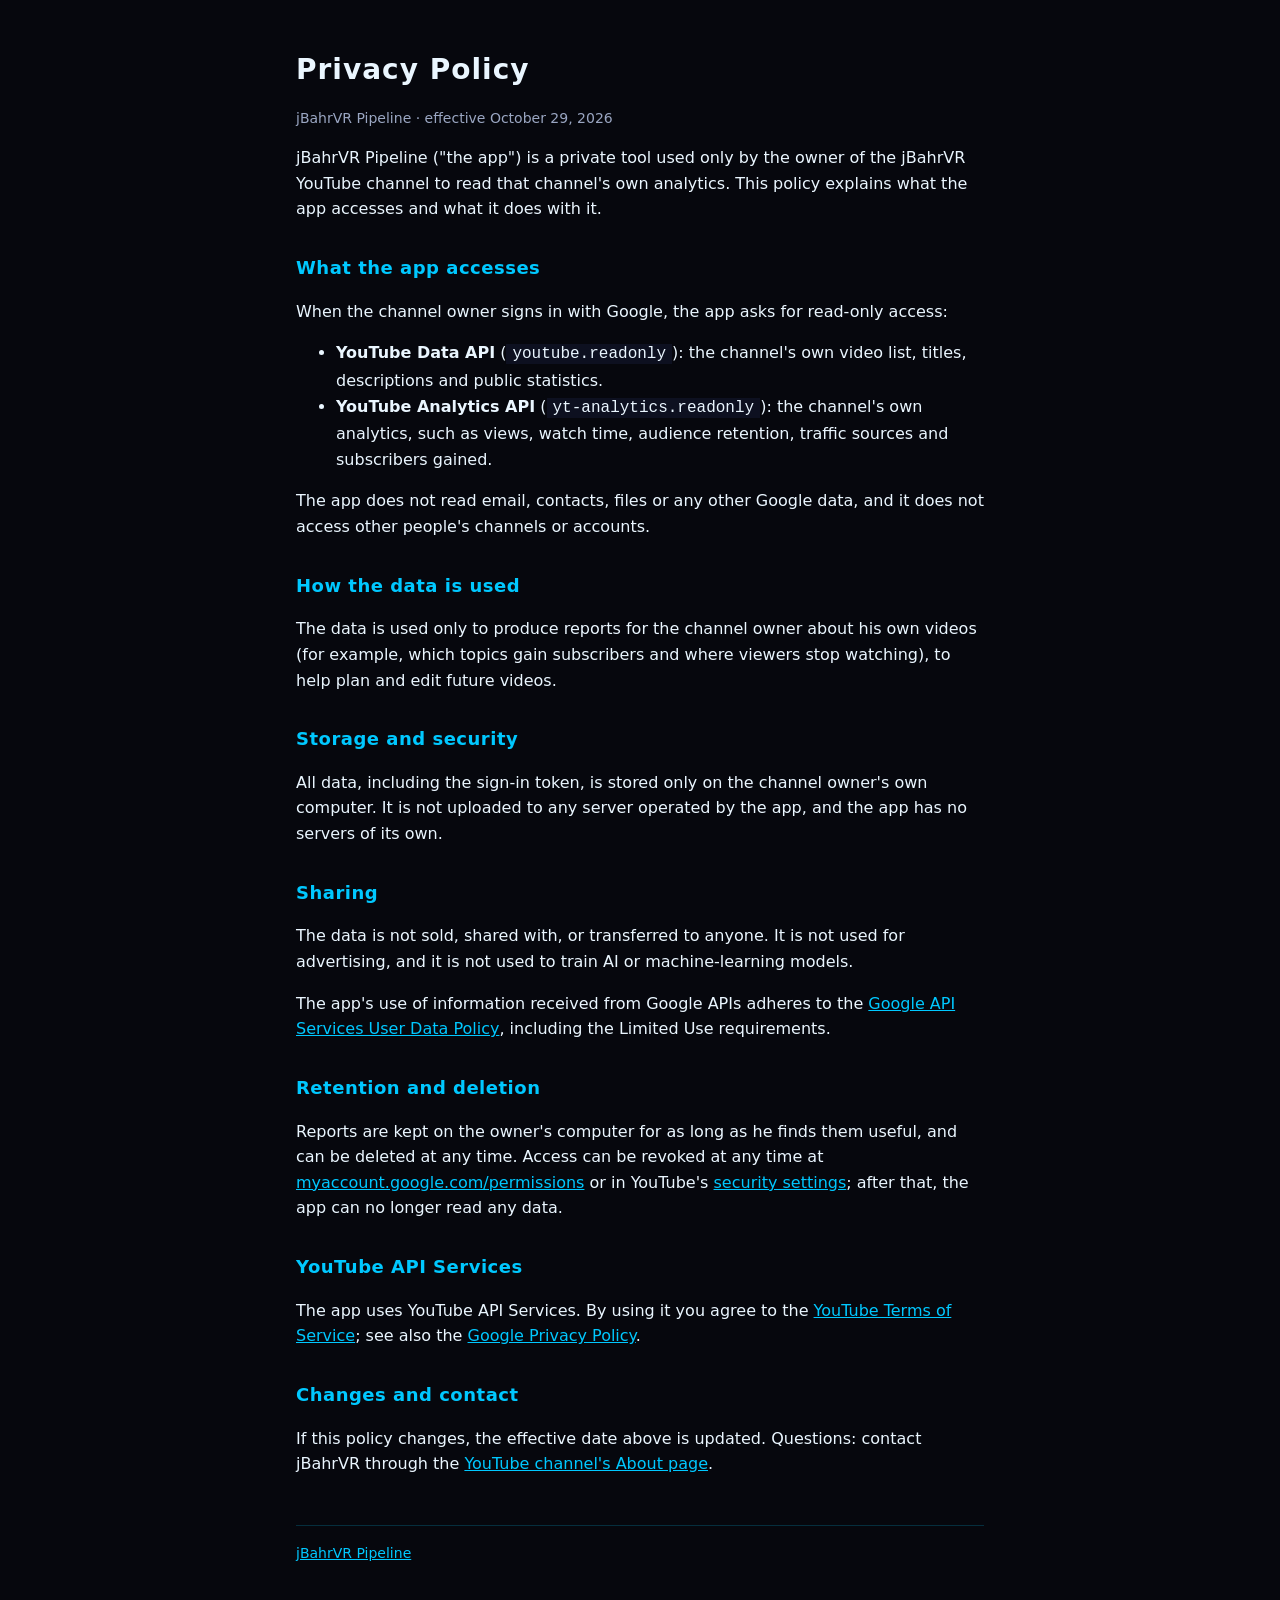
==== privacy.html @ 4eeaa3be "jBahrVR Pipeline home page + privacy policy (Google OAuth consent screen)" ====
<!doctype html>
<html lang="en"><head><meta charset="utf-8"><meta name="viewport" content="width=device-width, initial-scale=1">
<title>Privacy Policy · jBahrVR Pipeline</title><meta name="description" content="Privacy policy for jBahrVR Pipeline.">
<link rel="stylesheet" href="style.css"></head><body><main>
<h1>Privacy Policy</h1>
<p class="dim">jBahrVR Pipeline · effective October 29, 2026</p>

<p>jBahrVR Pipeline ("the app") is a private tool used only by the owner of the jBahrVR YouTube channel to read that
channel's own analytics. This policy explains what the app accesses and what it does with it.</p>

<h2>What the app accesses</h2>
<p>When the channel owner signs in with Google, the app asks for read-only access:</p>
<ul>
<li><b>YouTube Data API</b> (<code>youtube.readonly</code>): the channel's own video list, titles, descriptions and public statistics.</li>
<li><b>YouTube Analytics API</b> (<code>yt-analytics.readonly</code>): the channel's own analytics, such as views, watch time,
audience retention, traffic sources and subscribers gained.</li>
</ul>
<p>The app does not read email, contacts, files or any other Google data, and it does not access other people's channels or accounts.</p>

<h2>How the data is used</h2>
<p>The data is used only to produce reports for the channel owner about his own videos (for example, which topics gain
subscribers and where viewers stop watching), to help plan and edit future videos.</p>

<h2>Storage and security</h2>
<p>All data, including the sign-in token, is stored only on the channel owner's own computer. It is not uploaded to any
server operated by the app, and the app has no servers of its own.</p>

<h2>Sharing</h2>
<p>The data is not sold, shared with, or transferred to anyone. It is not used for advertising, and it is not used to
train AI or machine-learning models.</p>
<p>The app's use of information received from Google APIs adheres to the
<a href="https://developers.google.com/terms/api-services-user-data-policy">Google API Services User Data Policy</a>,
including the Limited Use requirements.</p>

<h2>Retention and deletion</h2>
<p>Reports are kept on the owner's computer for as long as he finds them useful, and can be deleted at any time.
Access can be revoked at any time at <a href="https://myaccount.google.com/permissions">myaccount.google.com/permissions</a>
or in YouTube's <a href="https://security.google.com/settings/security/permissions">security settings</a>; after that,
the app can no longer read any data.</p>

<h2>YouTube API Services</h2>
<p>The app uses YouTube API Services. By using it you agree to the
<a href="https://www.youtube.com/t/terms">YouTube Terms of Service</a>; see also the
<a href="https://policies.google.com/privacy">Google Privacy Policy</a>.</p>

<h2>Changes and contact</h2>
<p>If this policy changes, the effective date above is updated. Questions: contact jBahrVR through the
<a href="https://www.youtube.com/@jbahrvr/about">YouTube channel's About page</a>.</p>

<footer><a href="index.html">jBahrVR Pipeline</a></footer>
</main></body></html>
---- style.css ----
:root{--bg:#06070d;--panel:#0d1020;--cy:#00C8FF;--mg:#E01CFF;--wh:#EAF6FF;--dim:#9aa6c2}
*{box-sizing:border-box}
body{margin:0;background:var(--bg);color:var(--wh);font:16px/1.6 system-ui,-apple-system,"Segoe UI",Roboto,Arial,sans-serif}
main{max-width:720px;margin:0 auto;padding:48px 16px 64px}
h1{font-size:28px;letter-spacing:1px;margin:0 0 4px}h1 span{color:var(--mg)}
h2{font-size:18px;color:var(--cy);margin:32px 0 8px;letter-spacing:.5px}
p,li{color:var(--wh)}.dim{color:var(--dim);font-size:14px}
a{color:var(--cy)}code{background:var(--panel);padding:1px 6px}
footer{margin-top:48px;border-top:1px solid #00c8ff33;padding-top:16px;font-size:14px;color:var(--dim)}
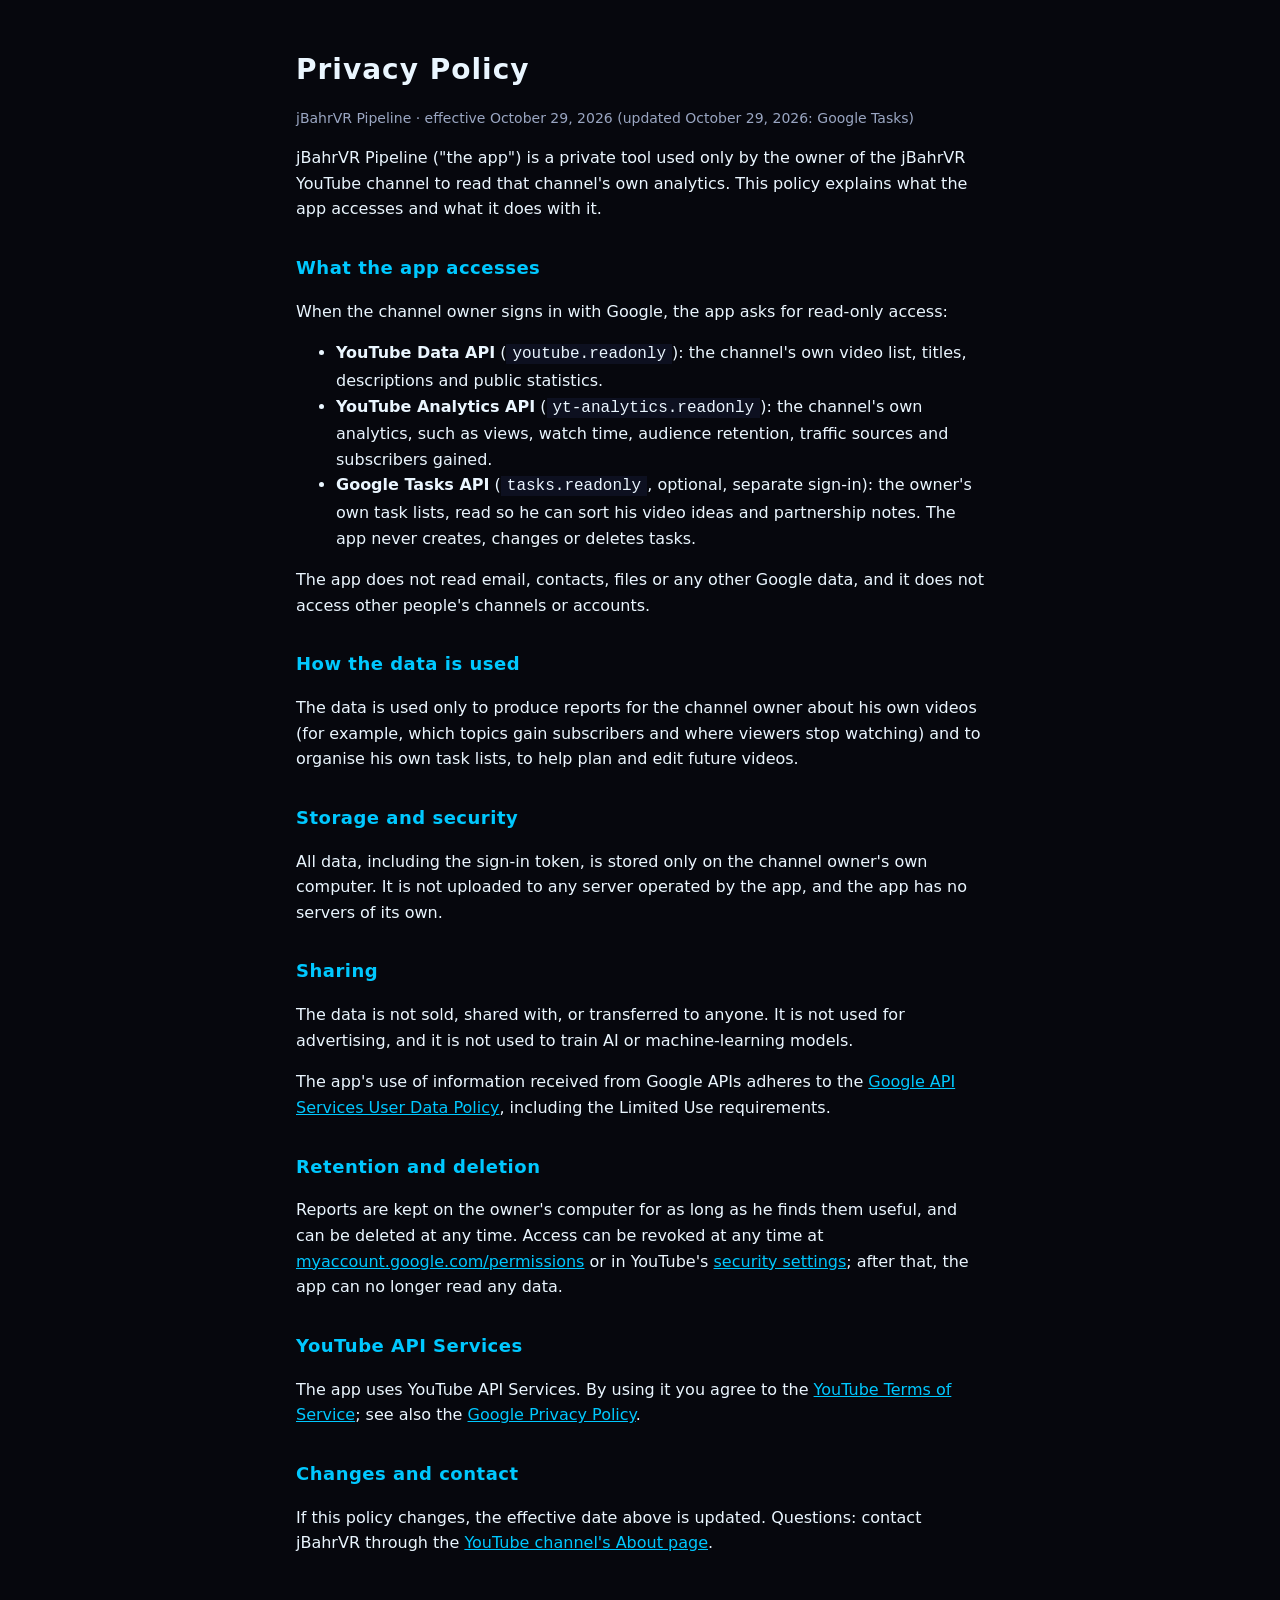
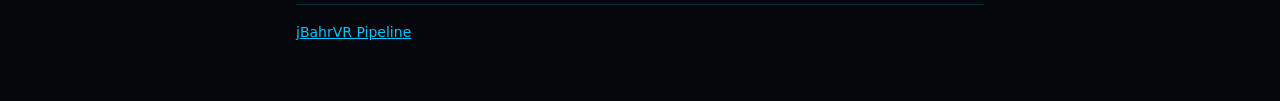
==== commit 63df0d0d: "Privacy policy: optional read-only Google Tasks access" ====
--- a/privacy.html
+++ b/privacy.html
@@ -3,7 +3,7 @@
 <title>Privacy Policy · jBahrVR Pipeline</title><meta name="description" content="Privacy policy for jBahrVR Pipeline.">
 <link rel="stylesheet" href="style.css"></head><body><main>
 <h1>Privacy Policy</h1>
-<p class="dim">jBahrVR Pipeline · effective October 29, 2026</p>
+<p class="dim">jBahrVR Pipeline · effective October 29, 2026 (updated October 29, 2026: Google Tasks)</p>
 
 <p>jBahrVR Pipeline ("the app") is a private tool used only by the owner of the jBahrVR YouTube channel to read that
 channel's own analytics. This policy explains what the app accesses and what it does with it.</p>
@@ -14,12 +14,14 @@
 <li><b>YouTube Data API</b> (<code>youtube.readonly</code>): the channel's own video list, titles, descriptions and public statistics.</li>
 <li><b>YouTube Analytics API</b> (<code>yt-analytics.readonly</code>): the channel's own analytics, such as views, watch time,
 audience retention, traffic sources and subscribers gained.</li>
+<li><b>Google Tasks API</b> (<code>tasks.readonly</code>, optional, separate sign-in): the owner's own task lists, read so
+he can sort his video ideas and partnership notes. The app never creates, changes or deletes tasks.</li>
 </ul>
 <p>The app does not read email, contacts, files or any other Google data, and it does not access other people's channels or accounts.</p>
 
 <h2>How the data is used</h2>
 <p>The data is used only to produce reports for the channel owner about his own videos (for example, which topics gain
-subscribers and where viewers stop watching), to help plan and edit future videos.</p>
+subscribers and where viewers stop watching) and to organise his own task lists, to help plan and edit future videos.</p>
 
 <h2>Storage and security</h2>
 <p>All data, including the sign-in token, is stored only on the channel owner's own computer. It is not uploaded to any
